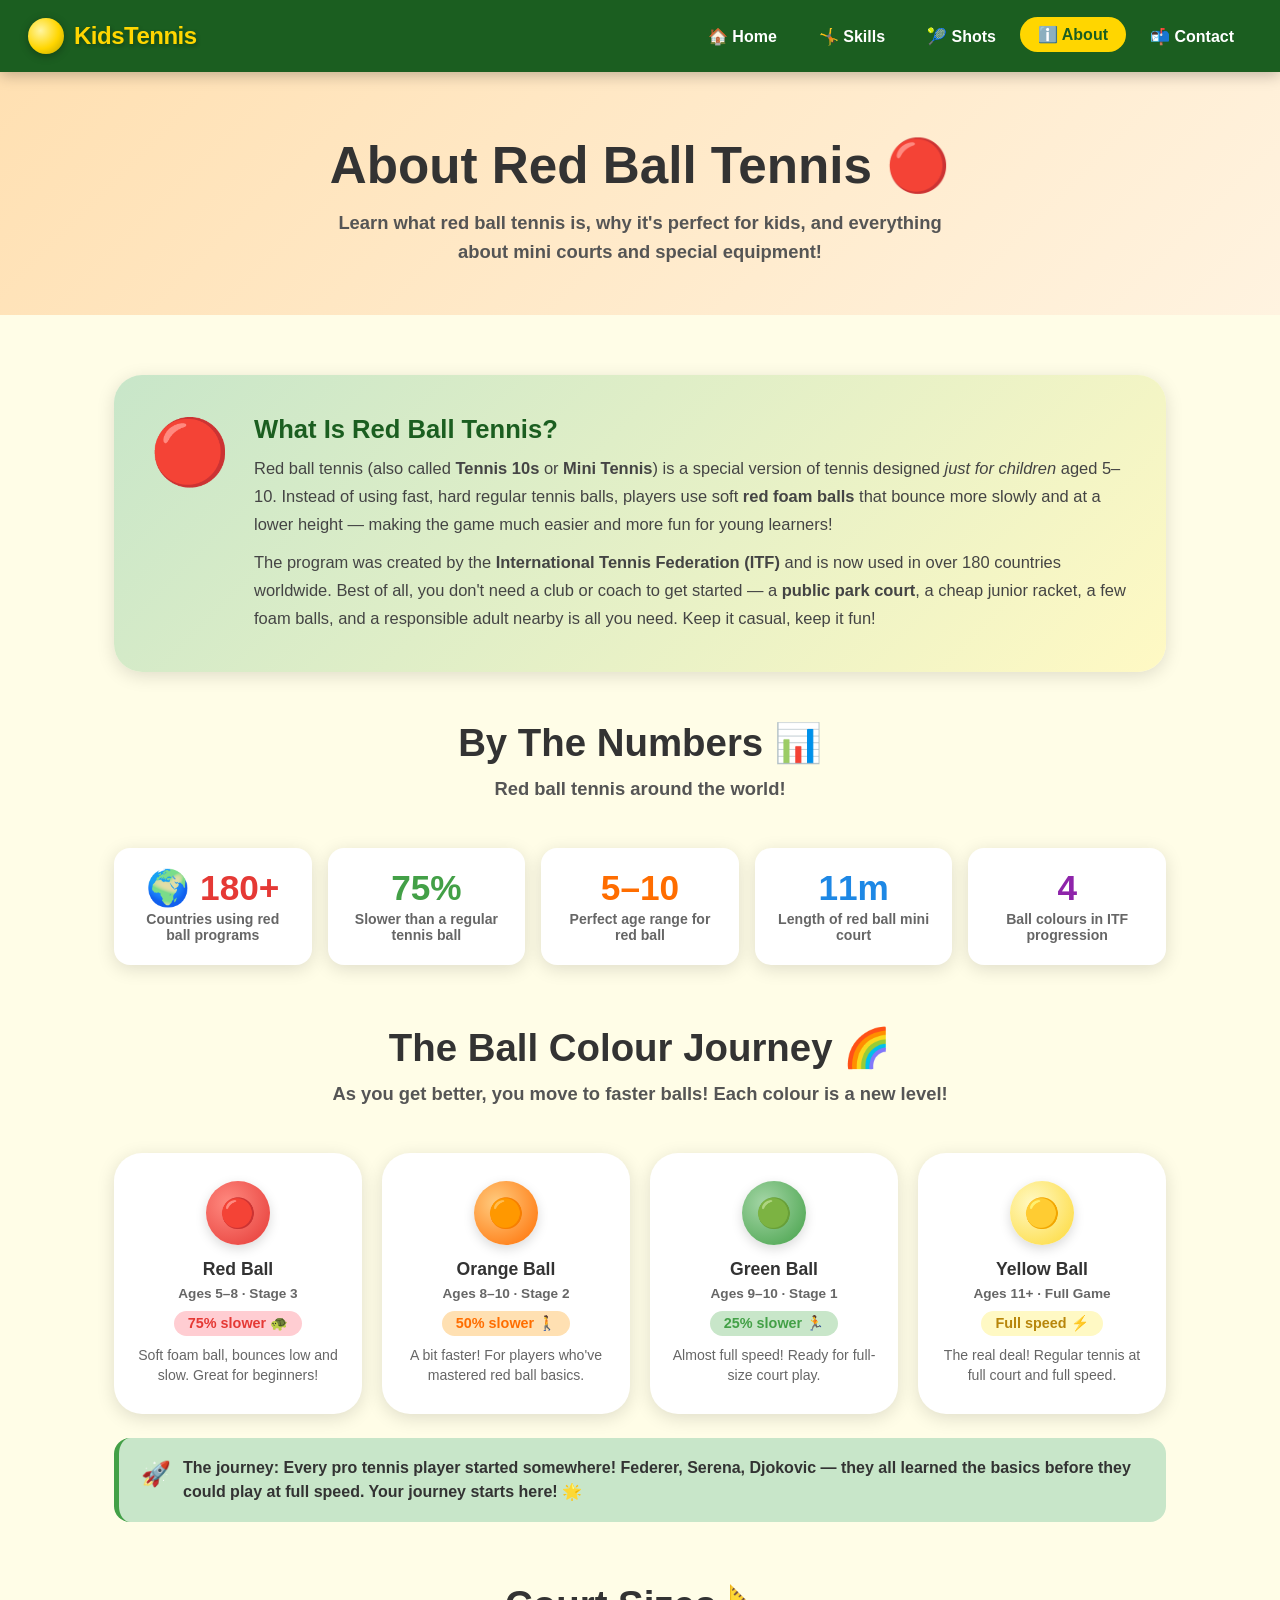
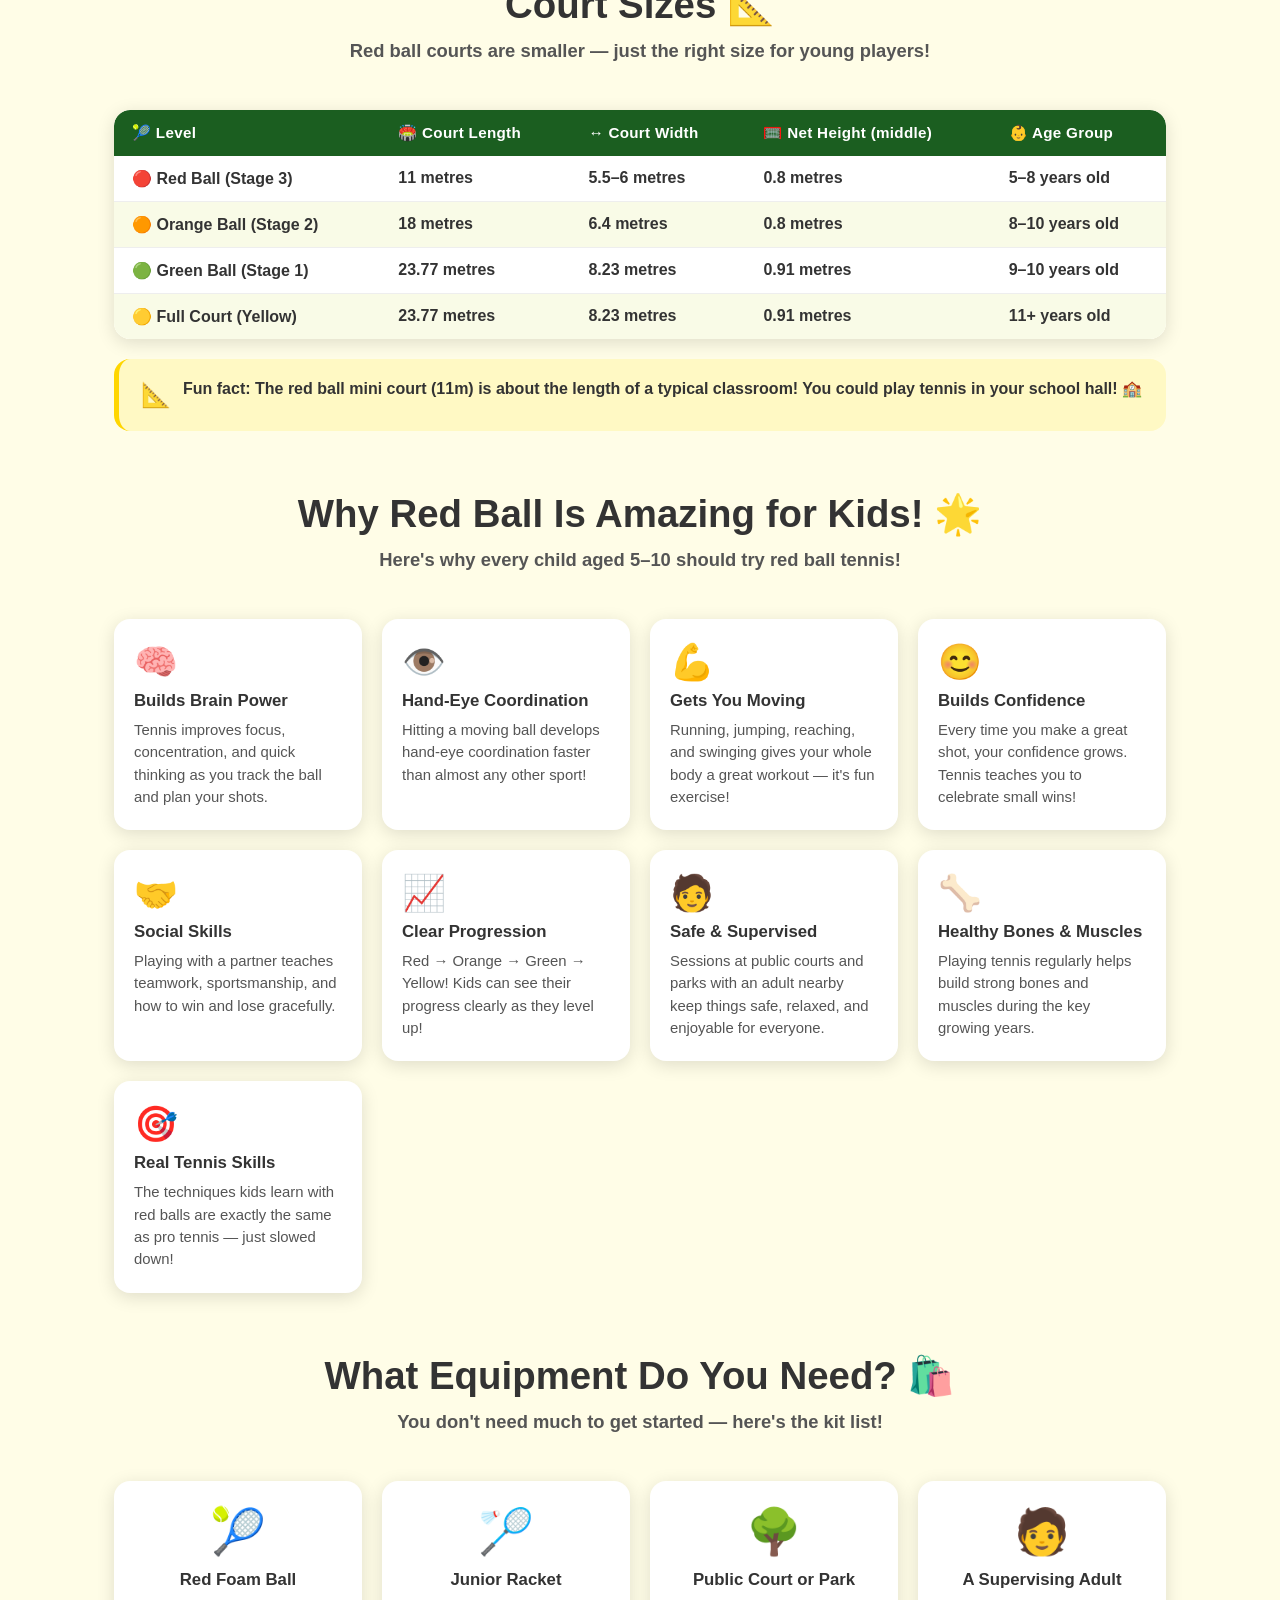
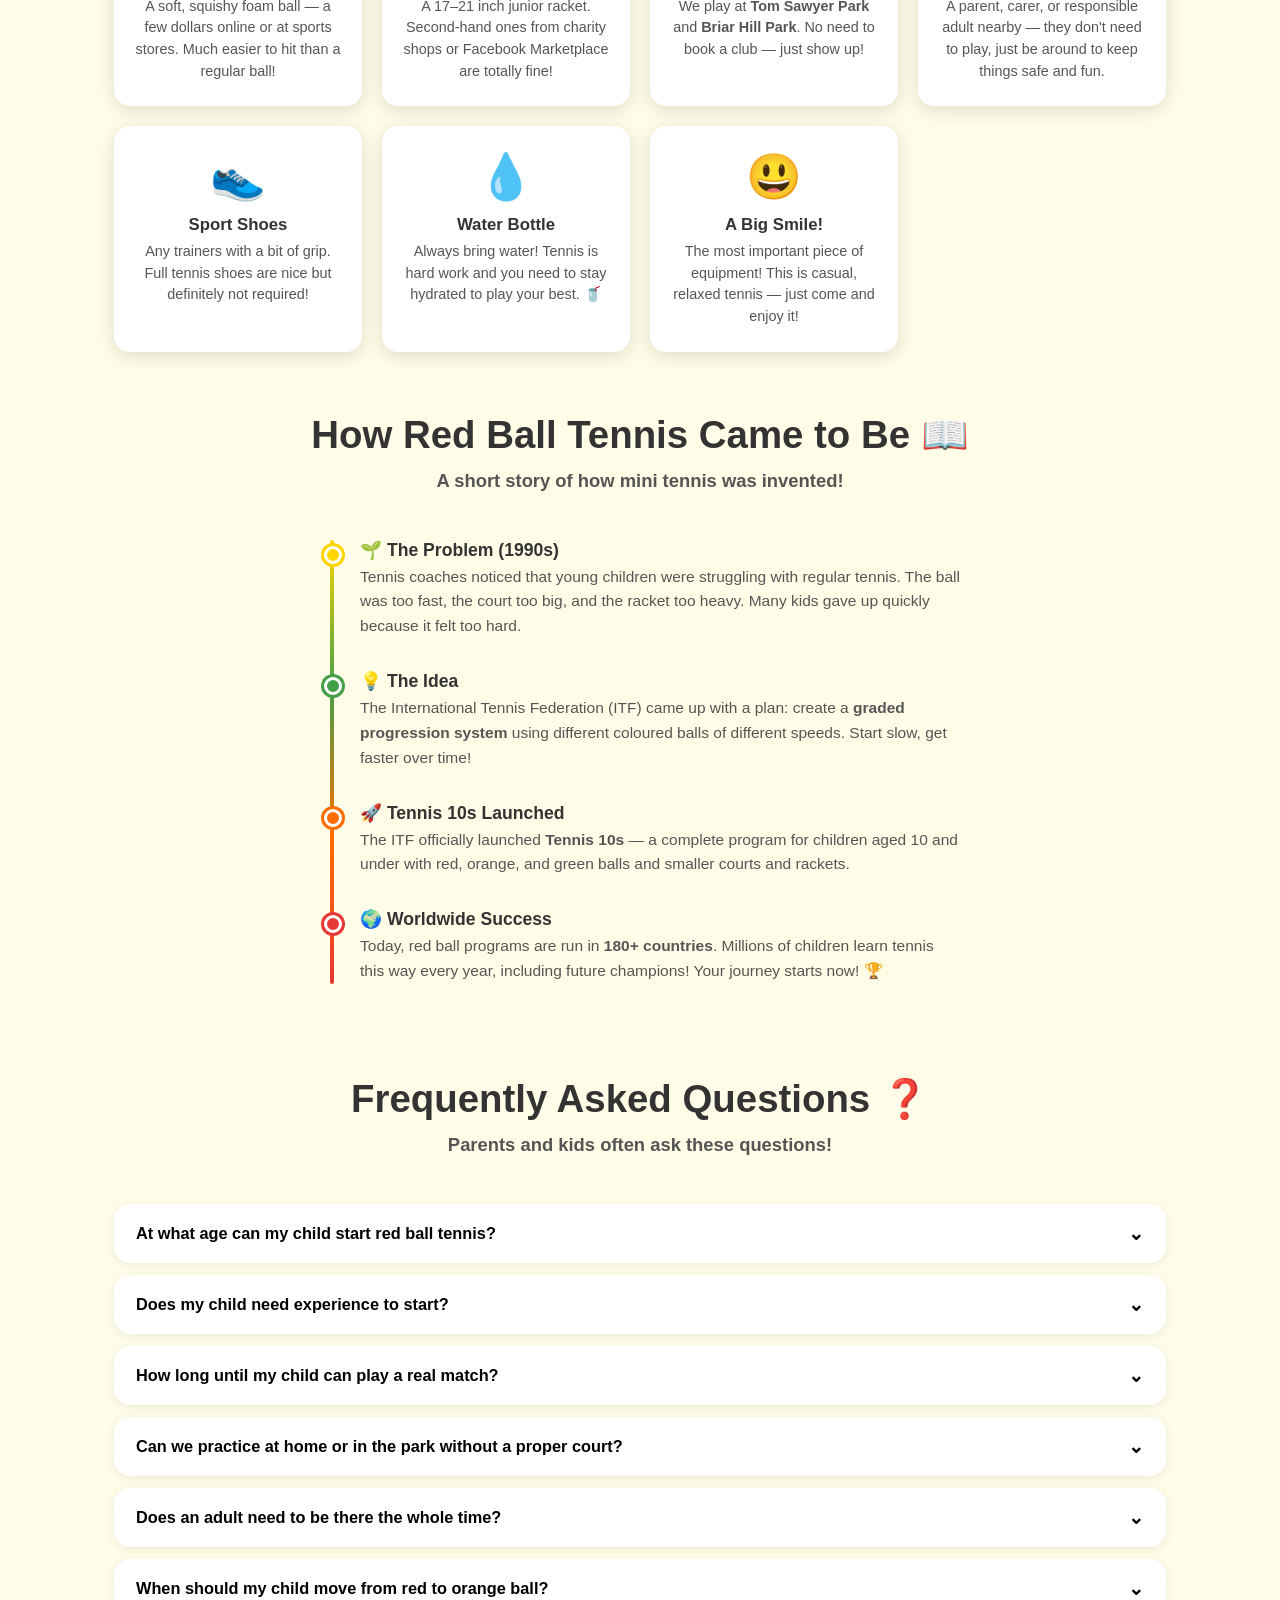
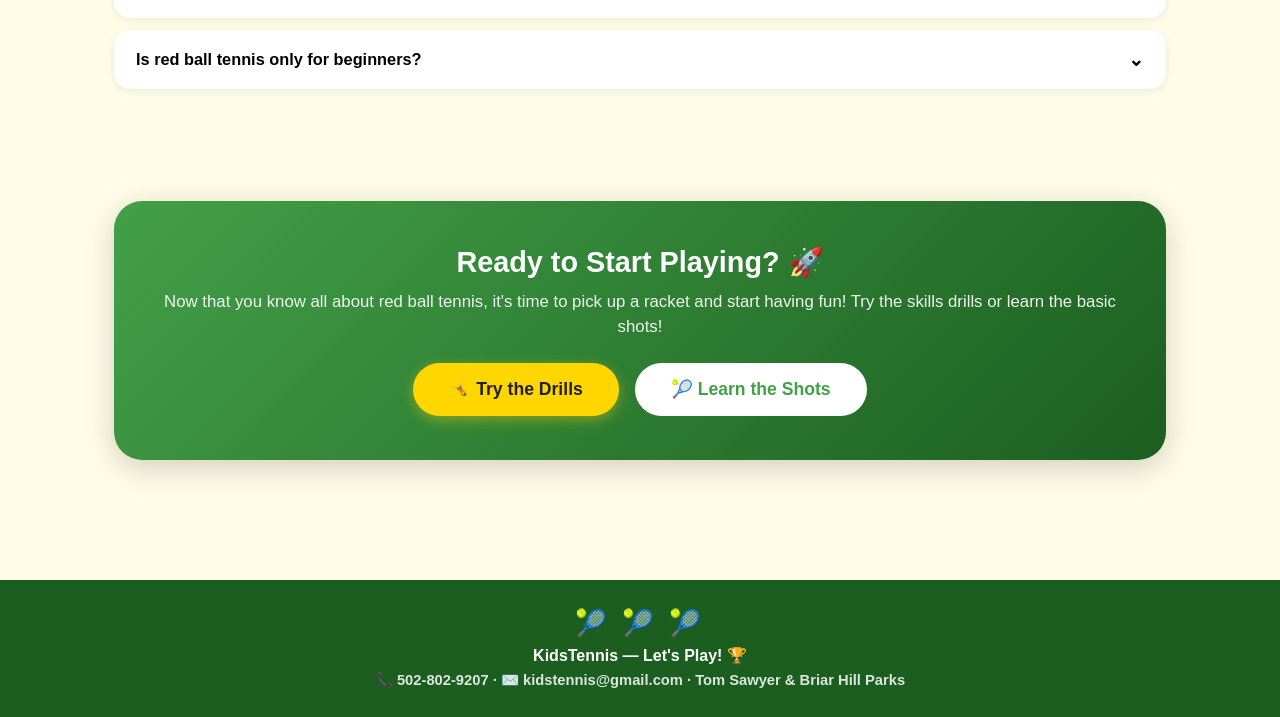
==== about.html @ addaf0f0 "Initial commit — KidsTennis site" ====
<!DOCTYPE html>
<html lang="en">
<head>
  <meta charset="UTF-8" />
  <meta name="viewport" content="width=device-width, initial-scale=1.0" />
  <title>About Red Ball Tennis ℹ️ — KidsTennis</title>
  <link rel="stylesheet" href="style.css" />
  <style>
    .nav-links a[href="about.html"] { background: var(--yellow); color: var(--nav-bg); }

    /* Timeline */
    .timeline {
      position: relative;
      padding-left: 40px;
      margin-top: 20px;
    }
    .timeline::before {
      content: '';
      position: absolute;
      left: 10px; top: 0; bottom: 0;
      width: 4px;
      background: linear-gradient(to bottom, var(--yellow), var(--green), var(--orange), var(--red));
      border-radius: 2px;
    }
    .timeline-item {
      position: relative;
      margin-bottom: 32px;
    }
    .timeline-item::before {
      content: '';
      position: absolute;
      left: -36px;
      top: 6px;
      width: 18px; height: 18px;
      border-radius: 50%;
      background: var(--yellow);
      border: 3px solid var(--white);
      box-shadow: 0 0 0 3px var(--yellow);
    }
    .timeline-item:nth-child(2)::before { background: var(--green);  box-shadow: 0 0 0 3px var(--green); }
    .timeline-item:nth-child(3)::before { background: var(--orange); box-shadow: 0 0 0 3px var(--orange); }
    .timeline-item:nth-child(4)::before { background: var(--red);    box-shadow: 0 0 0 3px var(--red); }
    .timeline-item h4 {
      font-size: 1.1rem;
      font-weight: 800;
      margin-bottom: 4px;
    }
    .timeline-item p {
      font-size: 0.97rem;
      color: #555;
      line-height: 1.6;
    }

    /* Ball comparison */
    .ball-compare {
      display: grid;
      grid-template-columns: repeat(auto-fill, minmax(200px, 1fr));
      gap: 20px;
      margin-top: 16px;
    }
    .ball-type {
      background: var(--white);
      border-radius: var(--radius-lg);
      padding: 28px 20px;
      text-align: center;
      box-shadow: var(--shadow);
      transition: transform 0.2s;
    }
    .ball-type:hover { transform: translateY(-4px); }
    .ball-icon-big {
      width: 64px; height: 64px;
      border-radius: 50%;
      margin: 0 auto 14px;
      display: flex;
      align-items: center;
      justify-content: center;
      font-size: 1.8rem;
      box-shadow: 0 4px 12px rgba(0,0,0,0.15);
    }
    .ball-type h4 { font-size: 1.1rem; font-weight: 900; margin-bottom: 6px; }
    .ball-type .bt-age { font-size: 0.85rem; font-weight: 700; color: #666; margin-bottom: 10px; }
    .ball-type .bt-speed {
      font-size: 0.9rem;
      font-weight: 800;
      padding: 4px 14px;
      border-radius: 50px;
      display: inline-block;
    }
    .ball-type.bt-red    .bt-speed { background: var(--red-light);    color: var(--red); }
    .ball-type.bt-orange .bt-speed { background: var(--orange-light); color: var(--orange); }
    .ball-type.bt-green  .bt-speed { background: var(--green-light);  color: var(--green); }
    .ball-type.bt-yellow .bt-speed { background: var(--yellow-light); color: #b8860b; }

    .ball-type.bt-red    .ball-icon-big { background: radial-gradient(circle at 35% 35%, #ff8a80, #e53935); }
    .ball-type.bt-orange .ball-icon-big { background: radial-gradient(circle at 35% 35%, #ffcc80, #ff6d00); }
    .ball-type.bt-green  .ball-icon-big { background: radial-gradient(circle at 35% 35%, #a5d6a7, #43a047); }
    .ball-type.bt-yellow .ball-icon-big { background: radial-gradient(circle at 35% 35%, #fff9c4, #fdd835); }

    /* Fun stats */
    .fun-stats {
      display: flex;
      flex-wrap: wrap;
      gap: 16px;
      justify-content: center;
      margin-top: 16px;
    }
    .stat-box {
      background: var(--white);
      border-radius: var(--radius);
      padding: 22px 20px;
      text-align: center;
      box-shadow: var(--shadow);
      min-width: 140px;
      flex: 1;
      max-width: 200px;
    }
    .stat-number {
      font-size: 2.2rem;
      font-weight: 900;
      line-height: 1;
      margin-bottom: 6px;
    }
    .stat-label {
      font-size: 0.88rem;
      font-weight: 700;
      color: #666;
    }

    /* Gear section */
    .gear-grid {
      display: grid;
      grid-template-columns: repeat(auto-fill, minmax(220px, 1fr));
      gap: 20px;
    }
    .gear-card {
      background: var(--white);
      border-radius: var(--radius);
      padding: 24px 20px;
      box-shadow: var(--shadow);
      text-align: center;
      transition: transform 0.2s;
    }
    .gear-card:hover { transform: translateY(-4px); }
    .gear-card .gear-icon { font-size: 2.8rem; margin-bottom: 12px; }
    .gear-card h4 { font-size: 1.05rem; font-weight: 800; margin-bottom: 6px; }
    .gear-card p  { font-size: 0.9rem; color: #555; line-height: 1.5; }

    /* FAQ */
    .faq-list { margin-top: 16px; }
    .faq-item {
      background: var(--white);
      border-radius: var(--radius);
      box-shadow: 0 2px 10px rgba(0,0,0,0.08);
      margin-bottom: 12px;
      overflow: hidden;
    }
    .faq-q {
      width: 100%;
      background: none;
      border: none;
      padding: 18px 22px;
      text-align: left;
      font-family: var(--font-main);
      font-size: 1.02rem;
      font-weight: 800;
      cursor: pointer;
      display: flex;
      justify-content: space-between;
      align-items: center;
      gap: 12px;
      transition: background 0.2s;
    }
    .faq-q:hover { background: var(--yellow-light); }
    .faq-chevron {
      font-size: 1.2rem;
      transition: transform 0.3s;
      flex-shrink: 0;
    }
    .faq-a {
      max-height: 0;
      overflow: hidden;
      transition: max-height 0.4s ease, padding 0.3s;
      padding: 0 22px;
      font-size: 0.98rem;
      color: #444;
      line-height: 1.65;
    }
    .faq-item.open .faq-q { background: var(--yellow-light); }
    .faq-item.open .faq-chevron { transform: rotate(180deg); }
    .faq-item.open .faq-a { max-height: 400px; padding: 0 22px 18px; }

    .about-cta {
      background: linear-gradient(135deg, var(--green), #1B5E20);
      color: var(--white);
      border-radius: var(--radius-lg);
      padding: 44px 36px;
      text-align: center;
      box-shadow: var(--shadow-lg);
      margin-top: 40px;
    }
    .about-cta h3 { font-size: 1.8rem; font-weight: 900; margin-bottom: 10px; }
    .about-cta p  { font-size: 1.05rem; opacity: 0.92; margin-bottom: 24px; line-height: 1.5; }
  </style>
</head>
<body>

  <!-- ======== NAVIGATION ======== -->
  <nav class="nav">
    <a href="index.html" class="nav-logo">
      <span class="ball-icon"></span>
      KidsTennis
    </a>
    <div class="hamburger" id="ham" onclick="toggleMenu()" aria-label="Menu">
      <span></span><span></span><span></span>
    </div>
    <ul class="nav-links" id="navLinks">
      <li><a href="index.html">🏠 Home</a></li>
      <li><a href="skills.html">🤸 Skills</a></li>
      <li><a href="shots.html">🎾 Shots</a></li>
      <li><a href="about.html" class="active">ℹ️ About</a></li>
      <li><a href="contact.html">📬 Contact</a></li>
    </ul>
  </nav>

  <!-- ======== PAGE HERO ======== -->
  <div class="page-hero orange-bg">
    <h1>About Red Ball Tennis 🔴</h1>
    <p>Learn what red ball tennis is, why it's perfect for kids, and everything about mini courts and special equipment!</p>
  </div>

  <!-- ======== WHAT IS RED BALL ======== -->
  <section class="section">

    <div class="about-intro">
      <div class="intro-icon">🔴</div>
      <div>
        <h2>What Is Red Ball Tennis?</h2>
        <p>
          Red ball tennis (also called <strong>Tennis 10s</strong> or <strong>Mini Tennis</strong>) is a special version of tennis designed <em>just for children</em> aged 5–10. Instead of using fast, hard regular tennis balls, players use soft <strong>red foam balls</strong> that bounce more slowly and at a lower height — making the game much easier and more fun for young learners!
        </p>
        <p style="margin-top: 10px;">
          The program was created by the <strong>International Tennis Federation (ITF)</strong> and is now used in over 180 countries worldwide. Best of all, you don't need a club or coach to get started — a <strong>public park court</strong>, a cheap junior racket, a few foam balls, and a responsible adult nearby is all you need. Keep it casual, keep it fun!
        </p>
      </div>
    </div>

    <!-- Fun Stats -->
    <h2 class="section-title" style="margin-top:48px;">By The Numbers 📊</h2>
    <p class="section-subtitle">Red ball tennis around the world!</p>
    <div class="fun-stats">
      <div class="stat-box">
        <div class="stat-number" style="color: var(--red);">🌍 180+</div>
        <div class="stat-label">Countries using red ball programs</div>
      </div>
      <div class="stat-box">
        <div class="stat-number" style="color: var(--green);">75%</div>
        <div class="stat-label">Slower than a regular tennis ball</div>
      </div>
      <div class="stat-box">
        <div class="stat-number" style="color: var(--orange);">5–10</div>
        <div class="stat-label">Perfect age range for red ball</div>
      </div>
      <div class="stat-box">
        <div class="stat-number" style="color: var(--blue);">11m</div>
        <div class="stat-label">Length of red ball mini court</div>
      </div>
      <div class="stat-box">
        <div class="stat-number" style="color: var(--purple);">4</div>
        <div class="stat-label">Ball colours in ITF progression</div>
      </div>
    </div>
  </section>

  <!-- ======== BALL PROGRESSION ======== -->
  <section class="section" style="padding-top: 0;">
    <h2 class="section-title">The Ball Colour Journey 🌈</h2>
    <p class="section-subtitle">As you get better, you move to faster balls! Each colour is a new level!</p>

    <div class="ball-compare">
      <div class="ball-type bt-red">
        <div class="ball-icon-big">🔴</div>
        <h4>Red Ball</h4>
        <div class="bt-age">Ages 5–8 · Stage 3</div>
        <span class="bt-speed">75% slower 🐢</span>
        <p style="font-size:0.88rem; color:#666; margin-top: 10px; line-height: 1.4;">Soft foam ball, bounces low and slow. Great for beginners!</p>
      </div>
      <div class="ball-type bt-orange">
        <div class="ball-icon-big">🟠</div>
        <h4>Orange Ball</h4>
        <div class="bt-age">Ages 8–10 · Stage 2</div>
        <span class="bt-speed">50% slower 🚶</span>
        <p style="font-size:0.88rem; color:#666; margin-top: 10px; line-height: 1.4;">A bit faster! For players who've mastered red ball basics.</p>
      </div>
      <div class="ball-type bt-green">
        <div class="ball-icon-big">🟢</div>
        <h4>Green Ball</h4>
        <div class="bt-age">Ages 9–10 · Stage 1</div>
        <span class="bt-speed">25% slower 🏃</span>
        <p style="font-size:0.88rem; color:#666; margin-top: 10px; line-height: 1.4;">Almost full speed! Ready for full-size court play.</p>
      </div>
      <div class="ball-type bt-yellow">
        <div class="ball-icon-big">🟡</div>
        <h4>Yellow Ball</h4>
        <div class="bt-age">Ages 11+ · Full Game</div>
        <span class="bt-speed">Full speed ⚡</span>
        <p style="font-size:0.88rem; color:#666; margin-top: 10px; line-height: 1.4;">The real deal! Regular tennis at full court and full speed.</p>
      </div>
    </div>

    <div class="tip-box green" style="margin-top: 24px;">
      <span class="tip-icon">🚀</span>
      <span><strong>The journey:</strong> Every pro tennis player started somewhere! Federer, Serena, Djokovic — they all learned the basics before they could play at full speed. Your journey starts here! 🌟</span>
    </div>
  </section>

  <!-- ======== COURT SIZES ======== -->
  <section class="section" style="padding-top:0;">
    <h2 class="section-title">Court Sizes 📐</h2>
    <p class="section-subtitle">Red ball courts are smaller — just the right size for young players!</p>

    <div class="court-table-wrap">
      <table class="court-table">
        <thead>
          <tr>
            <th>🎾 Level</th>
            <th>🏟️ Court Length</th>
            <th>↔️ Court Width</th>
            <th>🥅 Net Height (middle)</th>
            <th>👶 Age Group</th>
          </tr>
        </thead>
        <tbody>
          <tr>
            <td>🔴 Red Ball (Stage 3)</td>
            <td><strong>11 metres</strong></td>
            <td>5.5–6 metres</td>
            <td>0.8 metres</td>
            <td>5–8 years old</td>
          </tr>
          <tr>
            <td>🟠 Orange Ball (Stage 2)</td>
            <td><strong>18 metres</strong></td>
            <td>6.4 metres</td>
            <td>0.8 metres</td>
            <td>8–10 years old</td>
          </tr>
          <tr>
            <td>🟢 Green Ball (Stage 1)</td>
            <td><strong>23.77 metres</strong></td>
            <td>8.23 metres</td>
            <td>0.91 metres</td>
            <td>9–10 years old</td>
          </tr>
          <tr>
            <td>🟡 Full Court (Yellow)</td>
            <td><strong>23.77 metres</strong></td>
            <td>8.23 metres</td>
            <td>0.91 metres</td>
            <td>11+ years old</td>
          </tr>
        </tbody>
      </table>
    </div>

    <div class="tip-box yellow" style="margin-top: 20px;">
      <span class="tip-icon">📐</span>
      <span><strong>Fun fact:</strong> The red ball mini court (11m) is about the length of a typical classroom! You could play tennis in your school hall! 🏫</span>
    </div>
  </section>

  <!-- ======== WHY IT'S GOOD FOR KIDS ======== -->
  <section class="section" style="padding-top:0;">
    <h2 class="section-title">Why Red Ball Is Amazing for Kids! 🌟</h2>
    <p class="section-subtitle">Here's why every child aged 5–10 should try red ball tennis!</p>

    <div class="benefits-grid">
      <div class="benefit-item">
        <div class="bi-icon">🧠</div>
        <h4>Builds Brain Power</h4>
        <p>Tennis improves focus, concentration, and quick thinking as you track the ball and plan your shots.</p>
      </div>
      <div class="benefit-item">
        <div class="bi-icon">👁️</div>
        <h4>Hand-Eye Coordination</h4>
        <p>Hitting a moving ball develops hand-eye coordination faster than almost any other sport!</p>
      </div>
      <div class="benefit-item">
        <div class="bi-icon">💪</div>
        <h4>Gets You Moving</h4>
        <p>Running, jumping, reaching, and swinging gives your whole body a great workout — it's fun exercise!</p>
      </div>
      <div class="benefit-item">
        <div class="bi-icon">😊</div>
        <h4>Builds Confidence</h4>
        <p>Every time you make a great shot, your confidence grows. Tennis teaches you to celebrate small wins!</p>
      </div>
      <div class="benefit-item">
        <div class="bi-icon">🤝</div>
        <h4>Social Skills</h4>
        <p>Playing with a partner teaches teamwork, sportsmanship, and how to win and lose gracefully.</p>
      </div>
      <div class="benefit-item">
        <div class="bi-icon">📈</div>
        <h4>Clear Progression</h4>
        <p>Red → Orange → Green → Yellow! Kids can see their progress clearly as they level up!</p>
      </div>
      <div class="benefit-item">
        <div class="bi-icon">🧑</div>
        <h4>Safe &amp; Supervised</h4>
        <p>Sessions at public courts and parks with an adult nearby keep things safe, relaxed, and enjoyable for everyone.</p>
      </div>
      <div class="benefit-item">
        <div class="bi-icon">🦴</div>
        <h4>Healthy Bones &amp; Muscles</h4>
        <p>Playing tennis regularly helps build strong bones and muscles during the key growing years.</p>
      </div>
      <div class="benefit-item">
        <div class="bi-icon">🎯</div>
        <h4>Real Tennis Skills</h4>
        <p>The techniques kids learn with red balls are exactly the same as pro tennis — just slowed down!</p>
      </div>
    </div>
  </section>

  <!-- ======== EQUIPMENT ======== -->
  <section class="section" style="padding-top:0;">
    <h2 class="section-title">What Equipment Do You Need? 🛍️</h2>
    <p class="section-subtitle">You don't need much to get started — here's the kit list!</p>
    <div class="gear-grid">
      <div class="gear-card">
        <div class="gear-icon">🎾</div>
        <h4>Red Foam Ball</h4>
        <p>A soft, squishy foam ball — a few dollars online or at sports stores. Much easier to hit than a regular ball!</p>
      </div>
      <div class="gear-card">
        <div class="gear-icon">🏸</div>
        <h4>Junior Racket</h4>
        <p>A 17–21 inch junior racket. Second-hand ones from charity shops or Facebook Marketplace are totally fine!</p>
      </div>
      <div class="gear-card">
        <div class="gear-icon">🌳</div>
        <h4>Public Court or Park</h4>
        <p>We play at <strong>Tom Sawyer Park</strong> and <strong>Briar Hill Park</strong>. No need to book a club — just show up!</p>
      </div>
      <div class="gear-card">
        <div class="gear-icon">🧑</div>
        <h4>A Supervising Adult</h4>
        <p>A parent, carer, or responsible adult nearby — they don't need to play, just be around to keep things safe and fun.</p>
      </div>
      <div class="gear-card">
        <div class="gear-icon">👟</div>
        <h4>Sport Shoes</h4>
        <p>Any trainers with a bit of grip. Full tennis shoes are nice but definitely not required!</p>
      </div>
      <div class="gear-card">
        <div class="gear-icon">💧</div>
        <h4>Water Bottle</h4>
        <p>Always bring water! Tennis is hard work and you need to stay hydrated to play your best. 🥤</p>
      </div>
      <div class="gear-card">
        <div class="gear-icon">😃</div>
        <h4>A Big Smile!</h4>
        <p>The most important piece of equipment! This is casual, relaxed tennis — just come and enjoy it!</p>
      </div>
    </div>
  </section>

  <!-- ======== TIMELINE / HISTORY ======== -->
  <section class="section" style="padding-top:0;">
    <h2 class="section-title">How Red Ball Tennis Came to Be 📖</h2>
    <p class="section-subtitle">A short story of how mini tennis was invented!</p>

    <div style="max-width: 640px; margin: 0 auto;">
      <div class="timeline">
        <div class="timeline-item">
          <h4>🌱 The Problem (1990s)</h4>
          <p>Tennis coaches noticed that young children were struggling with regular tennis. The ball was too fast, the court too big, and the racket too heavy. Many kids gave up quickly because it felt too hard.</p>
        </div>
        <div class="timeline-item">
          <h4>💡 The Idea</h4>
          <p>The International Tennis Federation (ITF) came up with a plan: create a <strong>graded progression system</strong> using different coloured balls of different speeds. Start slow, get faster over time!</p>
        </div>
        <div class="timeline-item">
          <h4>🚀 Tennis 10s Launched</h4>
          <p>The ITF officially launched <strong>Tennis 10s</strong> — a complete program for children aged 10 and under with red, orange, and green balls and smaller courts and rackets.</p>
        </div>
        <div class="timeline-item">
          <h4>🌍 Worldwide Success</h4>
          <p>Today, red ball programs are run in <strong>180+ countries</strong>. Millions of children learn tennis this way every year, including future champions! Your journey starts now! 🏆</p>
        </div>
      </div>
    </div>
  </section>

  <!-- ======== FAQ ======== -->
  <section class="section" style="padding-top:0;">
    <h2 class="section-title">Frequently Asked Questions ❓</h2>
    <p class="section-subtitle">Parents and kids often ask these questions!</p>

    <div class="faq-list">
      <div class="faq-item">
        <button class="faq-q" onclick="toggleFaq(this)">
          At what age can my child start red ball tennis?
          <span class="faq-chevron">⌄</span>
        </button>
        <div class="faq-a">
          Children can start as young as <strong>4–5 years old</strong> with very basic drills (like balloon taps). The official red ball program is designed for ages 5–8, though some children start at 4 if they show interest. There's no such thing as too young — just focus on fun!
        </div>
      </div>

      <div class="faq-item">
        <button class="faq-q" onclick="toggleFaq(this)">
          Does my child need experience to start?
          <span class="faq-chevron">⌄</span>
        </button>
        <div class="faq-a">
          <strong>Absolutely not!</strong> Red ball tennis is designed for complete beginners. Your child doesn't need any prior tennis experience at all. In fact, it's better to start fresh so they learn the correct technique from the beginning!
        </div>
      </div>

      <div class="faq-item">
        <button class="faq-q" onclick="toggleFaq(this)">
          How long until my child can play a real match?
          <span class="faq-chevron">⌄</span>
        </button>
        <div class="faq-a">
          Many children can play simple games and rallies after just <strong>3–5 lessons</strong>! Real red ball matches can start within a few weeks. The beauty of red ball tennis is that it's easy to get into games quickly because the slower ball gives more time to react.
        </div>
      </div>

      <div class="faq-item">
        <button class="faq-q" onclick="toggleFaq(this)">
          Can we practice at home or in the park without a proper court?
          <span class="faq-chevron">⌄</span>
        </button>
        <div class="faq-a">
          <strong>Absolutely!</strong> Many of the drills — balloon taps, bounce and catch, racket balancing — can be done in a garden, garage, driveway, or open park space. For actual rallying, most local parks have free or coin-operated public courts. You don't need a club membership to get started!
        </div>
      </div>

      <div class="faq-item">
        <button class="faq-q" onclick="toggleFaq(this)">
          Does an adult need to be there the whole time?
          <span class="faq-chevron">⌄</span>
        </button>
        <div class="faq-a">
          For younger children (5–7), a parent or carer should <strong>be present</strong> — they don't need to play, just be nearby and reachable. Older kids (8–10) can practice with friends as long as a responsible adult is <strong>within earshot</strong> or easy reach. Sessions in public parks are naturally safe as there are always people around!
        </div>
      </div>

      <div class="faq-item">
        <button class="faq-q" onclick="toggleFaq(this)">
          When should my child move from red to orange ball?
          <span class="faq-chevron">⌄</span>
        </button>
        <div class="faq-a">
          Your child is ready to move up when they can <strong>consistently rally</strong> a red ball back and forth and have the basic forehand, backhand, and serve down. In a casual setting, just go by feel — if they're finding red ball too easy and the ball feels too slow, it's time to try orange!
        </div>
      </div>

      <div class="faq-item">
        <button class="faq-q" onclick="toggleFaq(this)">
          Is red ball tennis only for beginners?
          <span class="faq-chevron">⌄</span>
        </button>
        <div class="faq-a">
          Red ball is for <strong>beginners aged 5–8</strong>. Once a child has solid technique and finds the red ball too easy, they naturally move to orange, then green, then yellow. There's no rush though — keep it casual and move up when it feels right!
        </div>
      </div>
    </div>
  </section>

  <!-- ======== ABOUT CTA ======== -->
  <section class="section" style="padding-top:0;">
    <div class="about-cta">
      <h3>Ready to Start Playing? 🚀</h3>
      <p>Now that you know all about red ball tennis, it's time to pick up a racket and start having fun! Try the skills drills or learn the basic shots!</p>
      <div class="btn-group">
        <a href="skills.html" class="btn btn-secondary">🤸 Try the Drills</a>
        <a href="shots.html"  class="btn" style="background:white; color: var(--green);">🎾 Learn the Shots</a>
      </div>
    </div>
  </section>

  <!-- ======== FOOTER ======== -->
  <footer class="footer">
    <span class="foot-balls">🎾 🎾 🎾</span>
    <strong>KidsTennis — Let's Play! 🏆</strong>
    <p>📞 502-802-9207 · ✉️ kidstennis@gmail.com · Tom Sawyer &amp; Briar Hill Parks</p>
  </footer>

  <script>
    function toggleMenu() {
      document.getElementById('navLinks').classList.toggle('open');
      document.getElementById('ham').classList.toggle('open');
    }
    document.querySelectorAll('.nav-links a').forEach(a => {
      a.addEventListener('click', () => {
        document.getElementById('navLinks').classList.remove('open');
        document.getElementById('ham').classList.remove('open');
      });
    });

    function toggleFaq(btn) {
      const item = btn.closest('.faq-item');
      const isOpen = item.classList.contains('open');
      // close all others
      document.querySelectorAll('.faq-item.open').forEach(el => el.classList.remove('open'));
      if (!isOpen) item.classList.add('open');
    }
  </script>
</body>
</html>
---- style.css ----
/* ===========================
   KidsTennis — Shared Stylesheet
   =========================== */

/* ---------- CSS Variables ---------- */
:root {
  --yellow:      #FFD600;
  --yellow-light:#FFF9C4;
  --green:       #43A047;
  --green-light: #C8E6C9;
  --orange:      #FF6D00;
  --orange-light:#FFE0B2;
  --red:         #E53935;
  --red-light:   #FFCDD2;
  --blue:        #1E88E5;
  --blue-light:  #BBDEFB;
  --purple:      #8E24AA;
  --purple-light:#E1BEE7;
  --white:       #FFFFFF;
  --off-white:   #FFFDE7;
  --dark:        #212121;
  --text:        #333333;
  --nav-bg:      #1B5E20;
  --nav-height:  72px;
  --radius:      16px;
  --radius-lg:   28px;
  --shadow:      0 4px 18px rgba(0,0,0,0.13);
  --shadow-lg:   0 8px 32px rgba(0,0,0,0.18);
  --font-main:   'Nunito', 'Comic Sans MS', 'Chalkboard SE', cursive, sans-serif;
}

/* ---------- Reset & Base ---------- */
*, *::before, *::after { box-sizing: border-box; margin: 0; padding: 0; }

html { scroll-behavior: smooth; }

body {
  font-family: var(--font-main);
  font-size: 19px;
  color: var(--text);
  background: var(--off-white);
  min-height: 100vh;
  padding-top: var(--nav-height);
}

img { max-width: 100%; display: block; }

a { color: inherit; text-decoration: none; }

ul { list-style: none; }

/* ---------- Google Font Import ---------- */
@import url('https://fonts.googleapis.com/css2?family=Nunito:wght@400;600;700;800;900&display=swap');

/* ======================================================
   NAVIGATION
   ====================================================== */
.nav {
  position: fixed;
  top: 0; left: 0; right: 0;
  height: var(--nav-height);
  background: var(--nav-bg);
  display: flex;
  align-items: center;
  justify-content: space-between;
  padding: 0 28px;
  z-index: 1000;
  box-shadow: 0 3px 14px rgba(0,0,0,0.25);
}

.nav-logo {
  display: flex;
  align-items: center;
  gap: 10px;
  font-size: 1.5rem;
  font-weight: 900;
  color: var(--yellow);
  letter-spacing: -0.5px;
  text-shadow: 1px 2px 4px rgba(0,0,0,0.3);
}

.nav-logo .ball-icon {
  display: inline-block;
  width: 36px; height: 36px;
  background: radial-gradient(circle at 35% 35%, #fff5a0, var(--yellow) 55%, #b8a000);
  border-radius: 50%;
  box-shadow: 0 2px 8px rgba(0,0,0,0.3);
  animation: navBounce 1.6s ease-in-out infinite;
  flex-shrink: 0;
}

@keyframes navBounce {
  0%, 100% { transform: translateY(0) scaleX(1) scaleY(1); }
  45%       { transform: translateY(-10px) scaleX(1) scaleY(1.05); }
  90%       { transform: translateY(0) scaleX(1.15) scaleY(0.85); }
}

.nav-links {
  display: flex;
  gap: 6px;
  align-items: center;
}

.nav-links a {
  color: var(--white);
  font-weight: 700;
  font-size: 1rem;
  padding: 8px 18px;
  border-radius: 50px;
  transition: background 0.2s, color 0.2s, transform 0.15s;
  display: flex;
  align-items: center;
  gap: 5px;
}

.nav-links a:hover,
.nav-links a.active {
  background: var(--yellow);
  color: var(--nav-bg);
  transform: translateY(-2px);
}

/* Hamburger — mobile */
.hamburger {
  display: none;
  flex-direction: column;
  gap: 5px;
  cursor: pointer;
  padding: 4px;
}
.hamburger span {
  display: block;
  width: 26px; height: 3px;
  background: var(--white);
  border-radius: 2px;
  transition: all 0.3s;
}
.hamburger.open span:nth-child(1) { transform: translateY(8px) rotate(45deg); }
.hamburger.open span:nth-child(2) { opacity: 0; }
.hamburger.open span:nth-child(3) { transform: translateY(-8px) rotate(-45deg); }

/* ======================================================
   FOOTER
   ====================================================== */
.footer {
  background: var(--nav-bg);
  color: var(--white);
  text-align: center;
  padding: 28px 20px;
  font-size: 1rem;
  font-weight: 600;
  margin-top: 60px;
}
.footer .foot-balls {
  font-size: 1.6rem;
  letter-spacing: 4px;
  margin-bottom: 8px;
  display: block;
  animation: footWiggle 3s ease-in-out infinite;
}
@keyframes footWiggle {
  0%, 100% { letter-spacing: 4px; }
  50%       { letter-spacing: 8px; }
}
.footer p { opacity: 0.85; font-size: 0.92rem; margin-top: 6px; }

/* ======================================================
   SECTION WRAPPERS
   ====================================================== */
.section {
  max-width: 1100px;
  margin: 0 auto;
  padding: 60px 24px;
}

.section-title {
  font-size: 2.4rem;
  font-weight: 900;
  text-align: center;
  margin-bottom: 12px;
  line-height: 1.2;
}

.section-subtitle {
  font-size: 1.15rem;
  text-align: center;
  color: #555;
  margin-bottom: 48px;
  font-weight: 600;
}

/* ======================================================
   CARDS GRID
   ====================================================== */
.cards-grid {
  display: grid;
  grid-template-columns: repeat(auto-fill, minmax(290px, 1fr));
  gap: 28px;
}

.card {
  background: var(--white);
  border-radius: var(--radius-lg);
  box-shadow: var(--shadow);
  padding: 32px 28px;
  transition: transform 0.22s, box-shadow 0.22s;
  position: relative;
  overflow: hidden;
}
.card:hover {
  transform: translateY(-6px) scale(1.02);
  box-shadow: var(--shadow-lg);
}
.card-emoji {
  font-size: 3rem;
  margin-bottom: 14px;
  display: block;
  animation: emojiPop 2.5s ease-in-out infinite;
}
@keyframes emojiPop {
  0%, 100% { transform: scale(1); }
  50%       { transform: scale(1.15) rotate(-5deg); }
}
.card h3 {
  font-size: 1.35rem;
  font-weight: 800;
  margin-bottom: 10px;
}
.card p, .card li {
  font-size: 1rem;
  line-height: 1.6;
  color: #444;
}
.card ul {
  margin-top: 10px;
  padding-left: 0;
}
.card ul li {
  padding: 4px 0;
  display: flex;
  align-items: flex-start;
  gap: 8px;
}
.card ul li::before {
  content: '✅';
  flex-shrink: 0;
  font-size: 0.85rem;
  margin-top: 3px;
}

/* Color stripe at top of card */
.card::before {
  content: '';
  position: absolute;
  top: 0; left: 0; right: 0;
  height: 6px;
  border-radius: var(--radius-lg) var(--radius-lg) 0 0;
}
.card.yellow::before  { background: var(--yellow); }
.card.green::before   { background: var(--green); }
.card.orange::before  { background: var(--orange); }
.card.red::before     { background: var(--red); }
.card.blue::before    { background: var(--blue); }
.card.purple::before  { background: var(--purple); }

/* ======================================================
   STEP LISTS (shots page)
   ====================================================== */
.steps {
  counter-reset: step-counter;
  margin-top: 14px;
  padding-left: 0;
}
.steps li {
  display: flex;
  gap: 14px;
  align-items: flex-start;
  margin-bottom: 12px;
  font-size: 1rem;
  line-height: 1.6;
}
.steps li::before {
  counter-increment: step-counter;
  content: counter(step-counter);
  min-width: 32px; height: 32px;
  background: var(--yellow);
  color: var(--dark);
  border-radius: 50%;
  display: flex;
  align-items: center;
  justify-content: center;
  font-weight: 900;
  font-size: 0.95rem;
  flex-shrink: 0;
  margin-top: 2px;
  box-shadow: 0 2px 6px rgba(0,0,0,0.15);
}

/* ======================================================
   TIP BOXES
   ====================================================== */
.tip-box {
  border-radius: var(--radius);
  padding: 18px 22px;
  margin-top: 16px;
  font-size: 1rem;
  font-weight: 700;
  display: flex;
  align-items: flex-start;
  gap: 12px;
  line-height: 1.5;
}
.tip-box .tip-icon { font-size: 1.5rem; flex-shrink: 0; }
.tip-box.yellow { background: var(--yellow-light); border-left: 5px solid var(--yellow); }
.tip-box.green  { background: var(--green-light);  border-left: 5px solid var(--green); }
.tip-box.orange { background: var(--orange-light); border-left: 5px solid var(--orange); }
.tip-box.red    { background: var(--red-light);    border-left: 5px solid var(--red); }
.tip-box.blue   { background: var(--blue-light);   border-left: 5px solid var(--blue); }
.tip-box.purple { background: var(--purple-light); border-left: 5px solid var(--purple); }

/* ======================================================
   HERO SECTION (index)
   ====================================================== */
.hero {
  min-height: calc(100vh - var(--nav-height));
  display: flex;
  flex-direction: column;
  align-items: center;
  justify-content: center;
  text-align: center;
  padding: 40px 24px;
  background: linear-gradient(160deg, #e8f5e9 0%, #fff9c4 40%, #ffe0b2 80%, #fce4ec 100%);
  position: relative;
  overflow: hidden;
}

/* Floating background balls */
.hero-bg {
  position: absolute;
  inset: 0;
  pointer-events: none;
  overflow: hidden;
  z-index: 0;
}
.bg-ball {
  position: absolute;
  border-radius: 50%;
  opacity: 0.18;
}
.bg-ball.b1 { width:180px;height:180px; background:var(--yellow); top:8%;  left:5%;  animation: floatBall 7s ease-in-out infinite; }
.bg-ball.b2 { width:120px;height:120px; background:var(--green);  top:60%; left:2%;  animation: floatBall 9s ease-in-out infinite 1s; }
.bg-ball.b3 { width:220px;height:220px; background:var(--orange); top:15%; right:4%; animation: floatBall 8s ease-in-out infinite 0.5s; }
.bg-ball.b4 { width: 90px;height: 90px; background:var(--red);    top:75%; right:8%; animation: floatBall 6s ease-in-out infinite 2s; }
.bg-ball.b5 { width:140px;height:140px; background:var(--blue);   top:45%; left:45%; animation: floatBall 10s ease-in-out infinite 3s; }

@keyframes floatBall {
  0%, 100% { transform: translate(0, 0) scale(1); }
  33%       { transform: translate(12px, -18px) scale(1.05); }
  66%       { transform: translate(-8px, 10px) scale(0.97); }
}

.hero-content { position: relative; z-index: 1; max-width: 800px; }

.hero-badge {
  display: inline-block;
  background: var(--orange);
  color: var(--white);
  font-size: 0.95rem;
  font-weight: 800;
  padding: 6px 20px;
  border-radius: 50px;
  margin-bottom: 20px;
  letter-spacing: 0.5px;
  box-shadow: 0 3px 10px rgba(255,109,0,0.35);
  animation: badgePulse 3s ease-in-out infinite;
}
@keyframes badgePulse {
  0%, 100% { box-shadow: 0 3px 10px rgba(255,109,0,0.35); }
  50%       { box-shadow: 0 3px 22px rgba(255,109,0,0.65); }
}

.hero-title {
  font-size: clamp(2.8rem, 8vw, 5rem);
  font-weight: 900;
  line-height: 1.1;
  color: var(--nav-bg);
  text-shadow: 2px 3px 0 rgba(255,255,255,0.6);
  margin-bottom: 10px;
}
.hero-title .accent { color: var(--orange); }

.hero-subtitle {
  font-size: clamp(1.1rem, 3vw, 1.4rem);
  color: #444;
  font-weight: 700;
  margin-bottom: 36px;
  max-width: 580px;
  margin-left: auto;
  margin-right: auto;
  line-height: 1.5;
}

/* Big bouncing tennis ball */
.big-ball-wrap {
  position: relative;
  width: 140px;
  height: 180px;
  margin: 0 auto 36px;
}
.big-ball {
  width: 120px; height: 120px;
  background: radial-gradient(circle at 38% 32%, #fffff0, #FFD600 50%, #b8a000);
  border-radius: 50%;
  position: absolute;
  top: 0; left: 10px;
  box-shadow: 0 6px 24px rgba(0,0,0,0.22);
  animation: bigBounce 1.2s cubic-bezier(0.36,0,0.66,-0.56) infinite alternate;
}
/* Tennis ball seam */
.big-ball::before,
.big-ball::after {
  content: '';
  position: absolute;
  border-radius: 50%;
  border: 3px solid rgba(255,255,255,0.55);
}
.big-ball::before {
  width: 60px; height: 80px;
  top: 18px; left: -12px;
  transform: rotate(-30deg);
}
.big-ball::after {
  width: 60px; height: 80px;
  top: 18px; right: -12px;
  transform: rotate(30deg);
}
/* Shadow under ball */
.ball-shadow {
  width: 90px; height: 18px;
  background: radial-gradient(ellipse, rgba(0,0,0,0.28) 0%, transparent 70%);
  border-radius: 50%;
  position: absolute;
  bottom: 0; left: 15px;
  animation: bigBounceShadow 1.2s cubic-bezier(0.36,0,0.66,-0.56) infinite alternate;
}
@keyframes bigBounce {
  from { transform: translateY(0) scaleX(1) scaleY(1); }
  to   { transform: translateY(-70px) scaleX(0.95) scaleY(1.05); }
}
@keyframes bigBounceShadow {
  from { transform: scaleX(1); opacity: 0.28; }
  to   { transform: scaleX(0.5); opacity: 0.1; }
}

/* CTA Buttons */
.btn-group {
  display: flex;
  gap: 16px;
  justify-content: center;
  flex-wrap: wrap;
  margin-top: 10px;
}
.btn {
  display: inline-flex;
  align-items: center;
  gap: 8px;
  padding: 16px 36px;
  border-radius: 50px;
  font-size: 1.1rem;
  font-weight: 800;
  cursor: pointer;
  transition: transform 0.18s, box-shadow 0.18s;
  border: none;
  text-decoration: none;
}
.btn:hover { transform: translateY(-3px) scale(1.04); box-shadow: var(--shadow-lg); }
.btn-primary { background: var(--green); color: var(--white); box-shadow: 0 4px 14px rgba(67,160,71,0.4); }
.btn-secondary { background: var(--yellow); color: var(--dark); box-shadow: 0 4px 14px rgba(255,214,0,0.4); }
.btn-orange { background: var(--orange); color: var(--white); box-shadow: 0 4px 14px rgba(255,109,0,0.4); }

/* ======================================================
   FEATURE STRIP (home page)
   ====================================================== */
.feature-strip {
  background: var(--nav-bg);
  padding: 28px 24px;
  display: flex;
  justify-content: center;
  gap: 0;
  flex-wrap: wrap;
}
.feature-item {
  display: flex;
  flex-direction: column;
  align-items: center;
  gap: 6px;
  padding: 14px 32px;
  color: var(--white);
  font-weight: 700;
  font-size: 0.95rem;
  text-align: center;
  border-right: 1px solid rgba(255,255,255,0.18);
}
.feature-item:last-child { border-right: none; }
.feature-item .fi-icon { font-size: 2rem; }

/* ======================================================
   PAGE HERO BANNER (inner pages)
   ====================================================== */
.page-hero {
  text-align: center;
  padding: 64px 24px 48px;
  position: relative;
  overflow: hidden;
}
.page-hero h1 {
  font-size: clamp(2rem, 6vw, 3.2rem);
  font-weight: 900;
  margin-bottom: 12px;
  position: relative;
  z-index: 1;
}
.page-hero p {
  font-size: 1.15rem;
  font-weight: 600;
  color: #555;
  max-width: 640px;
  margin: 0 auto;
  line-height: 1.6;
  position: relative;
  z-index: 1;
}
.page-hero.yellow-bg  { background: linear-gradient(135deg, var(--yellow-light) 0%, #fff9c4 100%); }
.page-hero.green-bg   { background: linear-gradient(135deg, var(--green-light)  0%, #e8f5e9 100%); }
.page-hero.orange-bg  { background: linear-gradient(135deg, var(--orange-light) 0%, #fff3e0 100%); }
.page-hero.blue-bg    { background: linear-gradient(135deg, var(--blue-light)   0%, #e3f2fd 100%); }

/* ======================================================
   DRILL CARDS — skills page
   ====================================================== */
.drill-card {
  background: var(--white);
  border-radius: var(--radius-lg);
  box-shadow: var(--shadow);
  padding: 32px 28px;
  transition: transform 0.22s, box-shadow 0.22s;
  position: relative;
  overflow: hidden;
  display: flex;
  flex-direction: column;
  gap: 12px;
}
.drill-card:hover {
  transform: translateY(-6px);
  box-shadow: var(--shadow-lg);
}
.drill-number {
  position: absolute;
  top: 16px; right: 20px;
  font-size: 3rem;
  font-weight: 900;
  opacity: 0.07;
  line-height: 1;
}
.drill-emoji { font-size: 2.8rem; }
.drill-card h3 {
  font-size: 1.3rem;
  font-weight: 800;
}
.drill-card .drill-desc {
  font-size: 1rem;
  color: #444;
  line-height: 1.6;
  flex-grow: 1;
}
.drill-card .drill-how {
  margin-top: 6px;
  font-weight: 800;
  font-size: 0.95rem;
  color: var(--nav-bg);
  text-transform: uppercase;
  letter-spacing: 0.5px;
}
.drill-card ul {
  padding-left: 0;
  margin-top: 6px;
}
.drill-card ul li {
  padding: 3px 0;
  font-size: 0.97rem;
  color: #444;
  display: flex;
  gap: 8px;
  align-items: flex-start;
}
.drill-card ul li::before {
  content: '🎾';
  font-size: 0.8rem;
  flex-shrink: 0;
  margin-top: 4px;
}
.difficulty {
  display: inline-flex;
  align-items: center;
  gap: 4px;
  font-size: 0.85rem;
  font-weight: 800;
  padding: 4px 14px;
  border-radius: 50px;
  margin-top: 8px;
  align-self: flex-start;
}
.diff-easy   { background: var(--green-light);  color: #2E7D32; }
.diff-medium { background: var(--yellow-light); color: #F57F17; }
.diff-hard   { background: var(--orange-light); color: #E65100; }

/* ======================================================
   SHOT CARDS — shots page
   ====================================================== */
.shot-section {
  max-width: 1100px;
  margin: 0 auto 56px;
  padding: 0 24px;
}
.shot-card {
  background: var(--white);
  border-radius: var(--radius-lg);
  box-shadow: var(--shadow);
  overflow: hidden;
  display: grid;
  grid-template-columns: 1fr 1fr;
  gap: 0;
  transition: box-shadow 0.22s;
}
.shot-card:hover { box-shadow: var(--shadow-lg); }
.shot-card.reverse { direction: rtl; }
.shot-card.reverse > * { direction: ltr; }

.shot-visual {
  display: flex;
  flex-direction: column;
  align-items: center;
  justify-content: center;
  padding: 40px 32px;
  position: relative;
  overflow: hidden;
  min-height: 280px;
}
.shot-visual.yellow-bg  { background: linear-gradient(135deg, #fff9c4, #ffe082); }
.shot-visual.green-bg   { background: linear-gradient(135deg, #c8e6c9, #a5d6a7); }
.shot-visual.orange-bg  { background: linear-gradient(135deg, #ffe0b2, #ffcc80); }
.shot-visual.blue-bg    { background: linear-gradient(135deg, #bbdefb, #90caf9); }

.shot-big-emoji {
  font-size: 5rem;
  animation: shotBounce 2.4s ease-in-out infinite;
  display: block;
  text-align: center;
}
@keyframes shotBounce {
  0%, 100% { transform: translateY(0) rotate(-5deg); }
  50%       { transform: translateY(-14px) rotate(5deg); }
}
.shot-label {
  font-size: 1rem;
  font-weight: 800;
  margin-top: 12px;
  color: rgba(0,0,0,0.5);
  text-transform: uppercase;
  letter-spacing: 1px;
}

.shot-info {
  padding: 36px 36px;
  display: flex;
  flex-direction: column;
  justify-content: center;
  gap: 10px;
}
.shot-tag {
  display: inline-block;
  font-size: 0.85rem;
  font-weight: 800;
  padding: 4px 16px;
  border-radius: 50px;
  letter-spacing: 0.5px;
  text-transform: uppercase;
  align-self: flex-start;
  margin-bottom: 4px;
}
.tag-yellow  { background: var(--yellow);  color: var(--dark); }
.tag-green   { background: var(--green);   color: var(--white); }
.tag-orange  { background: var(--orange);  color: var(--white); }
.tag-blue    { background: var(--blue);    color: var(--white); }

.shot-info h2 {
  font-size: 1.9rem;
  font-weight: 900;
  line-height: 1.2;
  margin-bottom: 4px;
}
.shot-info .shot-desc {
  font-size: 1rem;
  color: #555;
  line-height: 1.6;
  font-weight: 600;
}

/* ======================================================
   ABOUT PAGE
   ====================================================== */
.about-intro {
  background: linear-gradient(135deg, var(--green-light), var(--yellow-light));
  border-radius: var(--radius-lg);
  padding: 40px 36px;
  margin-bottom: 40px;
  display: flex;
  gap: 24px;
  align-items: flex-start;
  box-shadow: var(--shadow);
}
.about-intro .intro-icon { font-size: 4rem; flex-shrink: 0; }
.about-intro h2 { font-size: 1.6rem; font-weight: 900; margin-bottom: 10px; color: var(--nav-bg); }
.about-intro p { font-size: 1.03rem; line-height: 1.7; color: #444; }

.court-table-wrap {
  overflow-x: auto;
  border-radius: var(--radius);
  box-shadow: var(--shadow);
  margin-top: 12px;
}
.court-table {
  width: 100%;
  border-collapse: collapse;
  font-size: 1rem;
  background: var(--white);
  border-radius: var(--radius);
  overflow: hidden;
}
.court-table th {
  background: var(--nav-bg);
  color: var(--white);
  padding: 14px 18px;
  text-align: left;
  font-weight: 800;
  font-size: 0.95rem;
  letter-spacing: 0.3px;
}
.court-table td {
  padding: 13px 18px;
  border-bottom: 1px solid #eee;
  font-weight: 600;
}
.court-table tr:last-child td { border-bottom: none; }
.court-table tr:nth-child(even) td { background: #f9fbe7; }
.court-table tr:hover td { background: var(--yellow-light); }

.benefits-grid {
  display: grid;
  grid-template-columns: repeat(auto-fill, minmax(240px, 1fr));
  gap: 20px;
  margin-top: 12px;
}
.benefit-item {
  background: var(--white);
  border-radius: var(--radius);
  padding: 22px 20px;
  box-shadow: var(--shadow);
  display: flex;
  flex-direction: column;
  gap: 8px;
  transition: transform 0.2s;
}
.benefit-item:hover { transform: translateY(-4px); }
.benefit-item .bi-icon { font-size: 2.2rem; }
.benefit-item h4 { font-size: 1.05rem; font-weight: 800; }
.benefit-item p  { font-size: 0.93rem; color: #555; line-height: 1.5; }

/* ======================================================
   BADGE STRIP (home)
   ====================================================== */
.age-badge-strip {
  display: flex;
  flex-wrap: wrap;
  gap: 14px;
  justify-content: center;
  margin: 40px 0;
}
.age-badge {
  background: var(--white);
  border-radius: var(--radius-lg);
  padding: 20px 28px;
  text-align: center;
  box-shadow: var(--shadow);
  min-width: 160px;
  transition: transform 0.2s;
  border-top: 5px solid var(--yellow);
}
.age-badge:hover { transform: translateY(-4px); }
.age-badge:nth-child(2) { border-top-color: var(--green); }
.age-badge:nth-child(3) { border-top-color: var(--orange); }
.age-badge:nth-child(4) { border-top-color: var(--red); }
.age-badge .ab-emoji { font-size: 2rem; margin-bottom: 6px; }
.age-badge .ab-title { font-size: 1.05rem; font-weight: 900; }
.age-badge .ab-sub   { font-size: 0.88rem; color: #666; font-weight: 600; }

/* ======================================================
   FUN SCORE COUNTER (skills page)
   ====================================================== */
.star-counter {
  text-align: center;
  padding: 36px 24px;
  background: linear-gradient(135deg, #fffde7, #fff3e0);
  border-radius: var(--radius-lg);
  box-shadow: var(--shadow);
  margin-bottom: 48px;
}
.star-counter h3 { font-size: 1.4rem; font-weight: 900; margin-bottom: 16px; }
.star-row {
  display: flex;
  gap: 12px;
  justify-content: center;
  flex-wrap: wrap;
  margin-bottom: 16px;
}
.drill-star {
  font-size: 2.2rem;
  cursor: pointer;
  transition: transform 0.15s;
  filter: grayscale(0.8);
  user-select: none;
}
.drill-star.done { filter: none; animation: starPop 0.4s ease; }
@keyframes starPop {
  0% { transform: scale(1); }
  50% { transform: scale(1.5) rotate(20deg); }
  100% { transform: scale(1); }
}
.star-msg {
  font-size: 1.1rem;
  font-weight: 800;
  color: var(--orange);
  min-height: 1.5em;
  transition: all 0.3s;
}

/* ======================================================
   RESPONSIVE
   ====================================================== */
@media (max-width: 768px) {
  body { font-size: 17px; }

  .nav-links {
    display: none;
    position: absolute;
    top: var(--nav-height);
    left: 0; right: 0;
    background: var(--nav-bg);
    flex-direction: column;
    padding: 16px 20px 24px;
    gap: 8px;
    box-shadow: 0 8px 20px rgba(0,0,0,0.3);
  }
  .nav-links.open { display: flex; }
  .nav-links a { width: 100%; justify-content: flex-start; padding: 12px 18px; }

  .hamburger { display: flex; }

  .hero-title { font-size: 2.5rem; }
  .section-title { font-size: 1.8rem; }

  .shot-card {
    grid-template-columns: 1fr;
  }
  .shot-card.reverse { direction: ltr; }

  .about-intro {
    flex-direction: column;
  }

  .feature-item {
    border-right: none;
    border-bottom: 1px solid rgba(255,255,255,0.18);
    width: 45%;
  }
  .feature-item:last-child { border-bottom: none; }

  .cards-grid { grid-template-columns: 1fr; }
  .benefits-grid { grid-template-columns: 1fr; }
}

@media (max-width: 480px) {
  .hero-title { font-size: 2rem; }
  .btn { padding: 13px 26px; font-size: 1rem; }
  .shot-info { padding: 24px 20px; }
  .shot-visual { padding: 28px 20px; }
  .court-table th, .court-table td { padding: 10px 12px; font-size: 0.9rem; }
}
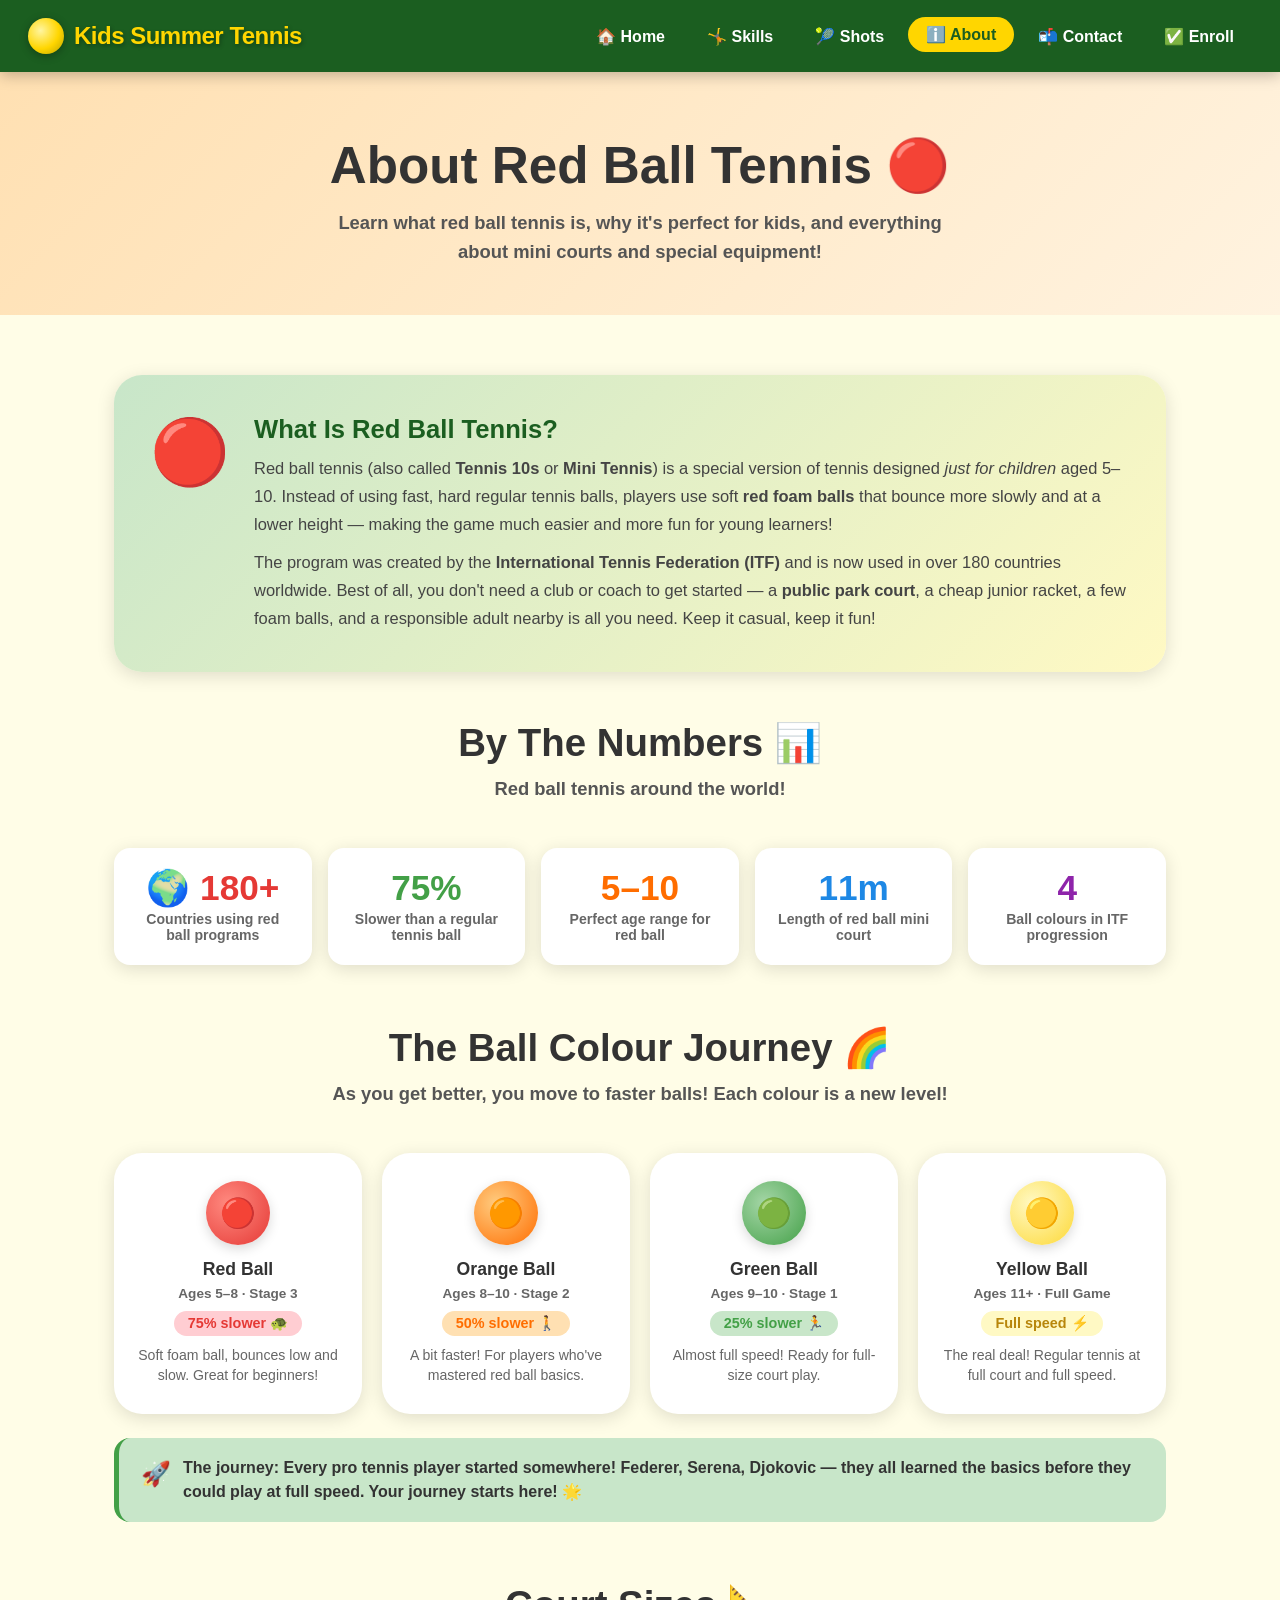
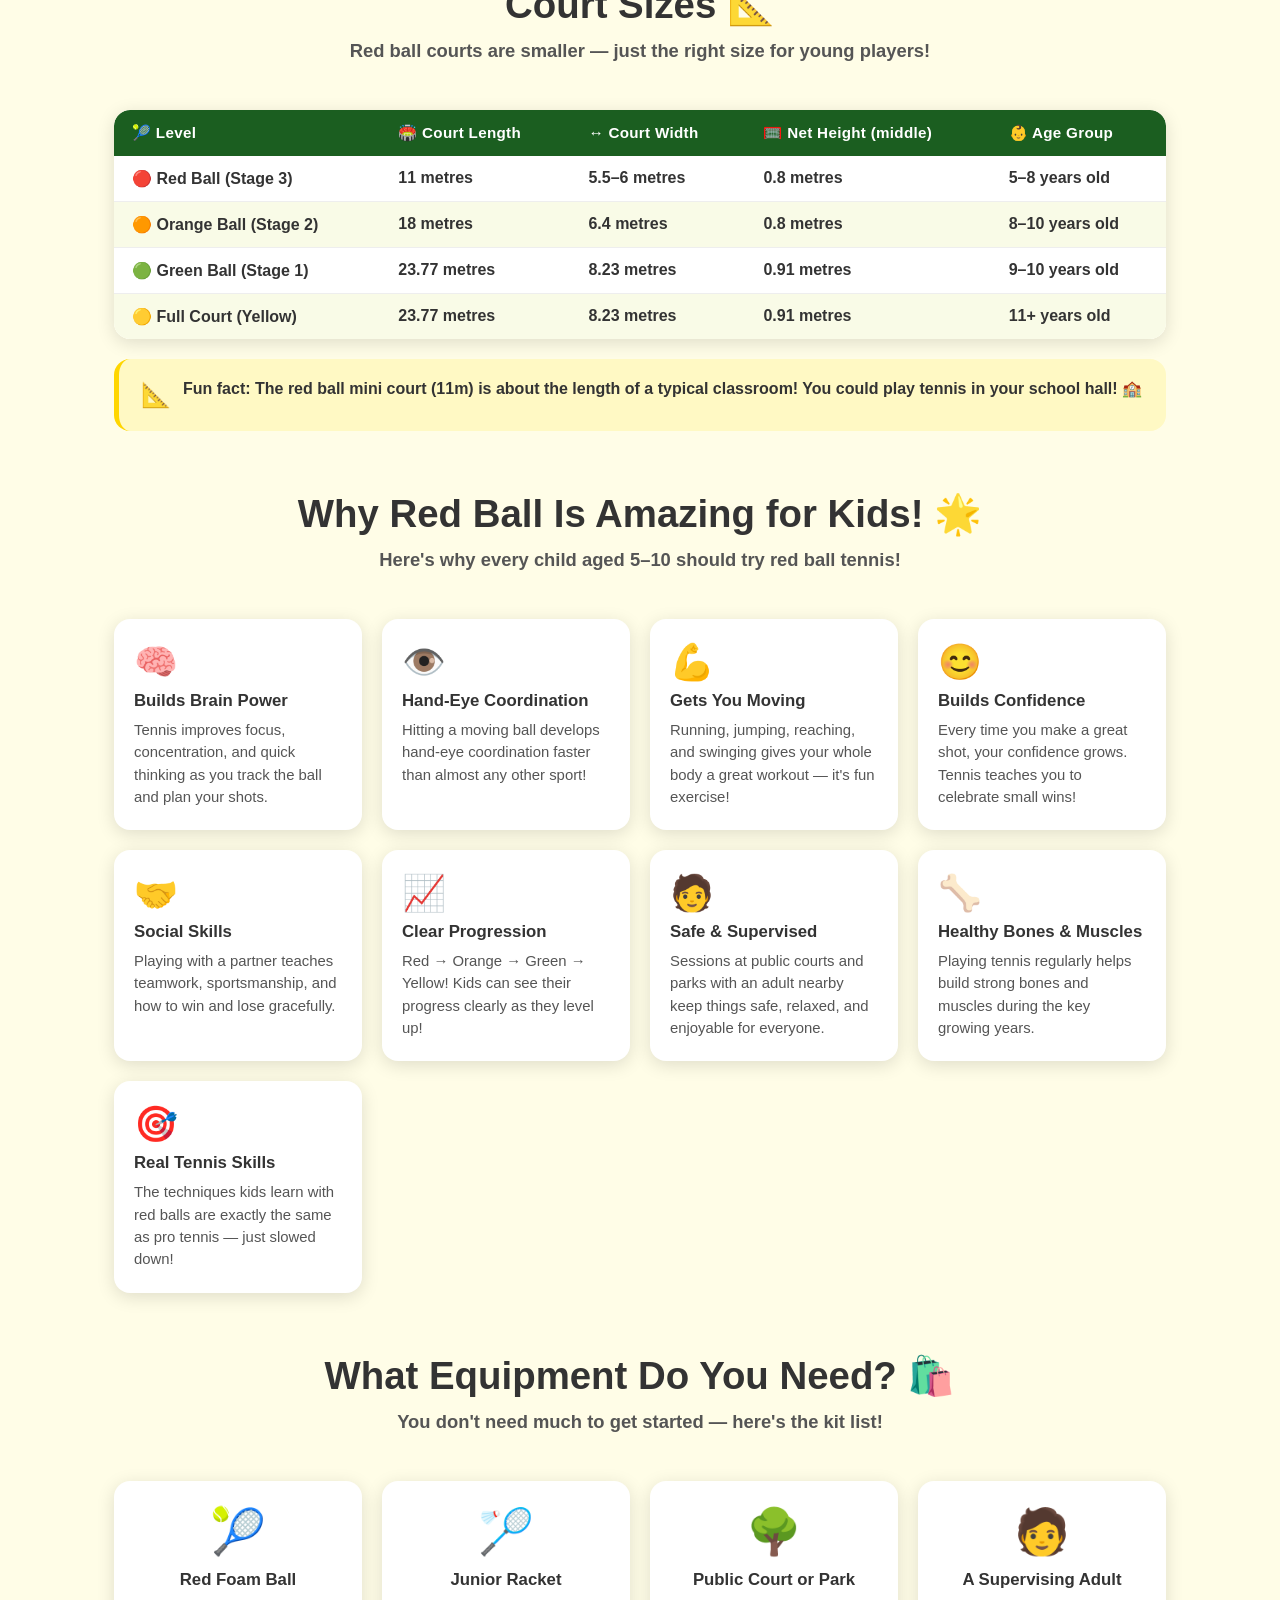
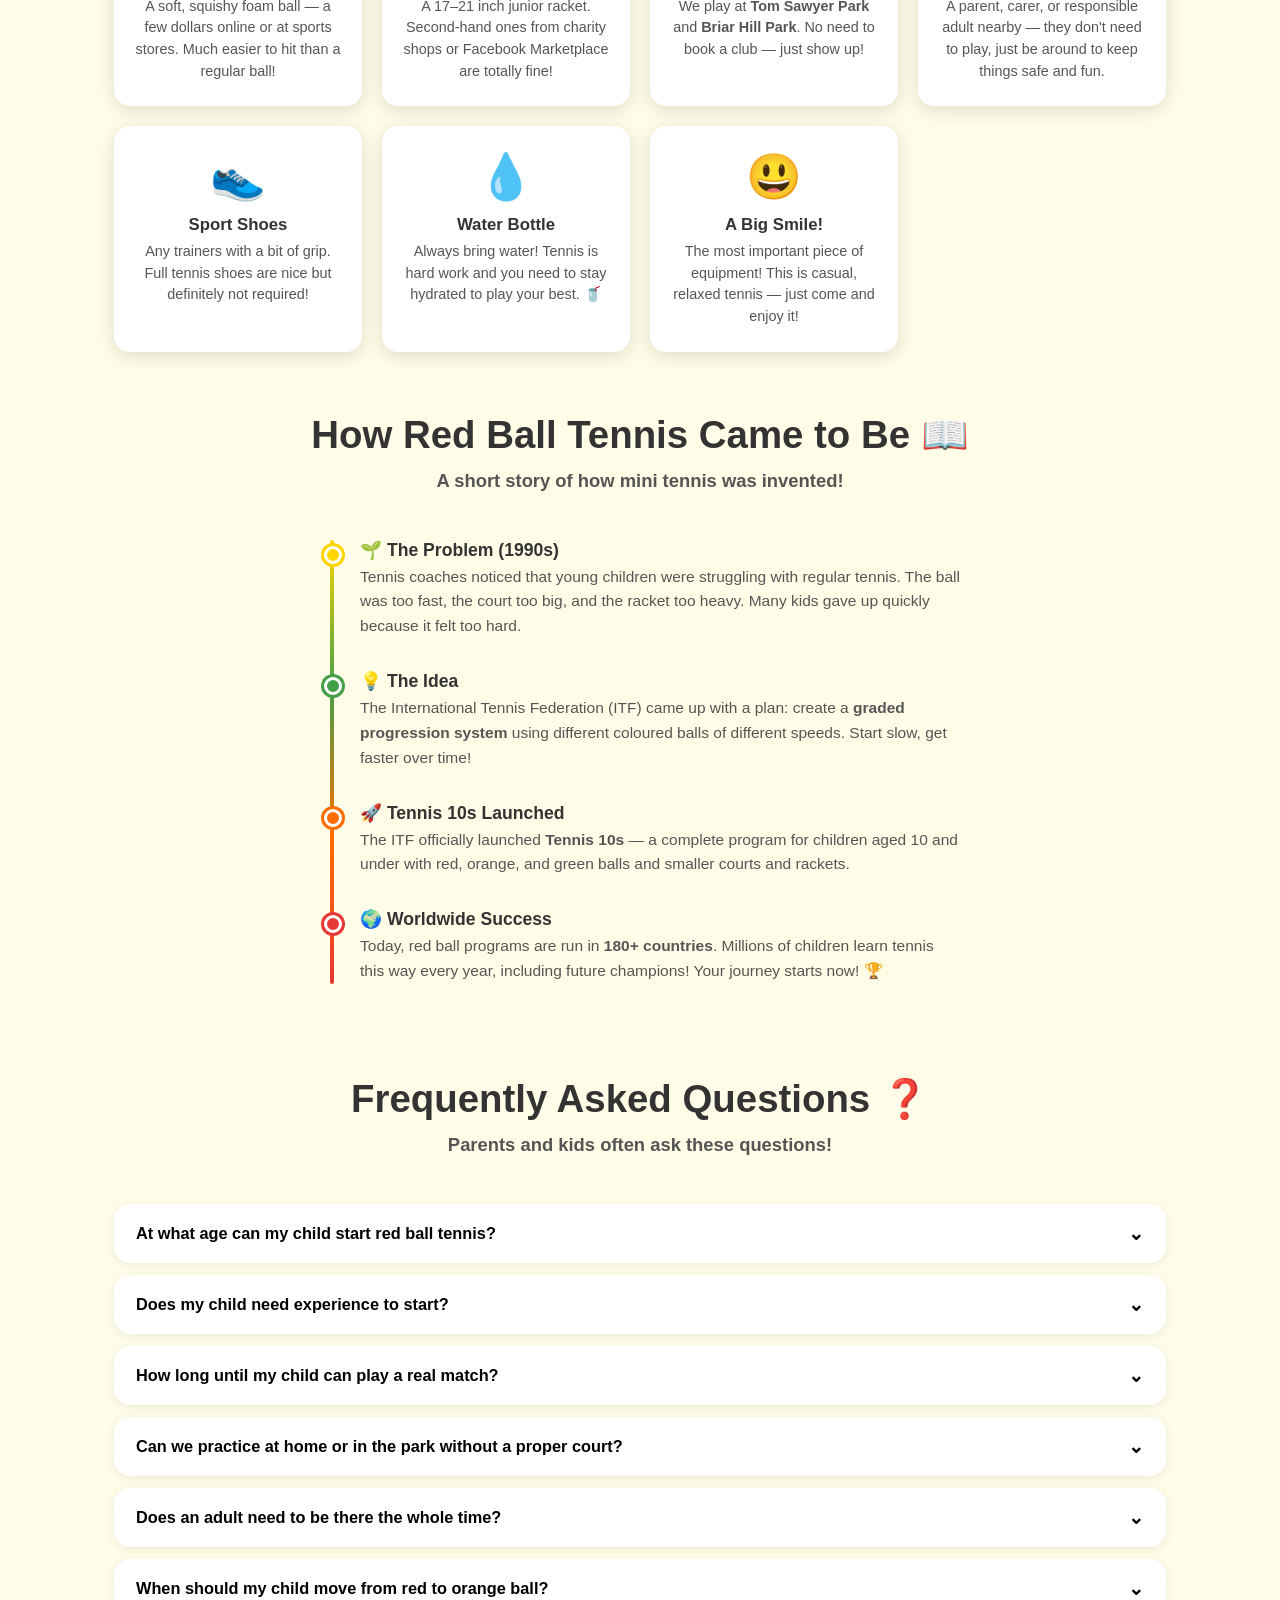
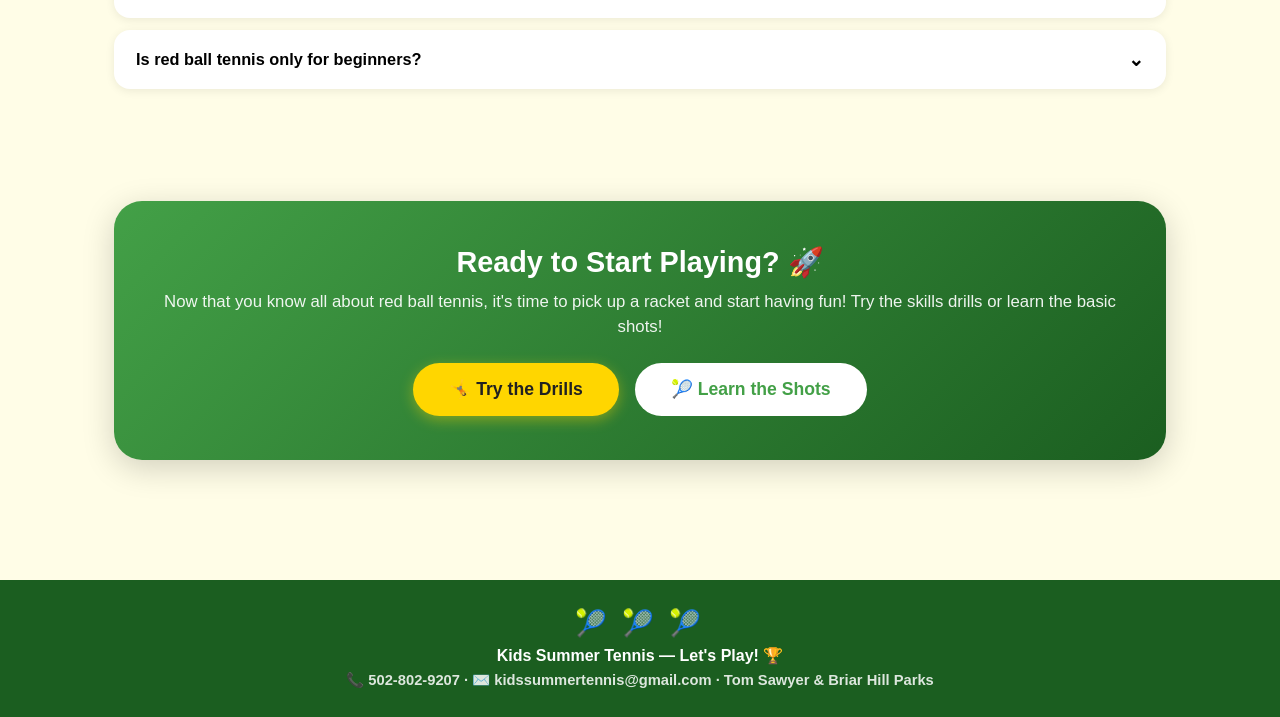
==== commit 2828543e: "Add files via upload" ====
--- a/about.html
+++ b/about.html
@@ -3,7 +3,7 @@
 <head>
   <meta charset="UTF-8" />
   <meta name="viewport" content="width=device-width, initial-scale=1.0" />
-  <title>About Red Ball Tennis ℹ️ — KidsTennis</title>
+  <title>About Red Ball Tennis ℹ️ — Kids Summer Tennis</title>
   <link rel="stylesheet" href="style.css" />
   <style>
     .nav-links a[href="about.html"] { background: var(--yellow); color: var(--nav-bg); }
@@ -208,7 +208,7 @@
   <nav class="nav">
     <a href="index.html" class="nav-logo">
       <span class="ball-icon"></span>
-      KidsTennis
+      Kids Summer Tennis
     </a>
     <div class="hamburger" id="ham" onclick="toggleMenu()" aria-label="Menu">
       <span></span><span></span><span></span>
@@ -219,6 +219,7 @@
       <li><a href="shots.html">🎾 Shots</a></li>
       <li><a href="about.html" class="active">ℹ️ About</a></li>
       <li><a href="contact.html">📬 Contact</a></li>
+      <li><a href="enroll.html">✅ Enroll</a></li>
     </ul>
   </nav>
 
@@ -585,8 +586,8 @@
   <!-- ======== FOOTER ======== -->
   <footer class="footer">
     <span class="foot-balls">🎾 🎾 🎾</span>
-    <strong>KidsTennis — Let's Play! 🏆</strong>
-    <p>📞 502-802-9207 · ✉️ kidstennis@gmail.com · Tom Sawyer &amp; Briar Hill Parks</p>
+    <strong>Kids Summer Tennis — Let's Play! 🏆</strong>
+    <p>📞 502-802-9207 · ✉️ kidssummertennis@gmail.com · Tom Sawyer &amp; Briar Hill Parks</p>
   </footer>
 
   <script>
--- a/style.css
+++ b/style.css
@@ -1,5 +1,5 @@
 /* ===========================
-   KidsTennis — Shared Stylesheet
+   Kids Summer Tennis — Shared Stylesheet
    =========================== */
 
 /* ---------- CSS Variables ---------- */
